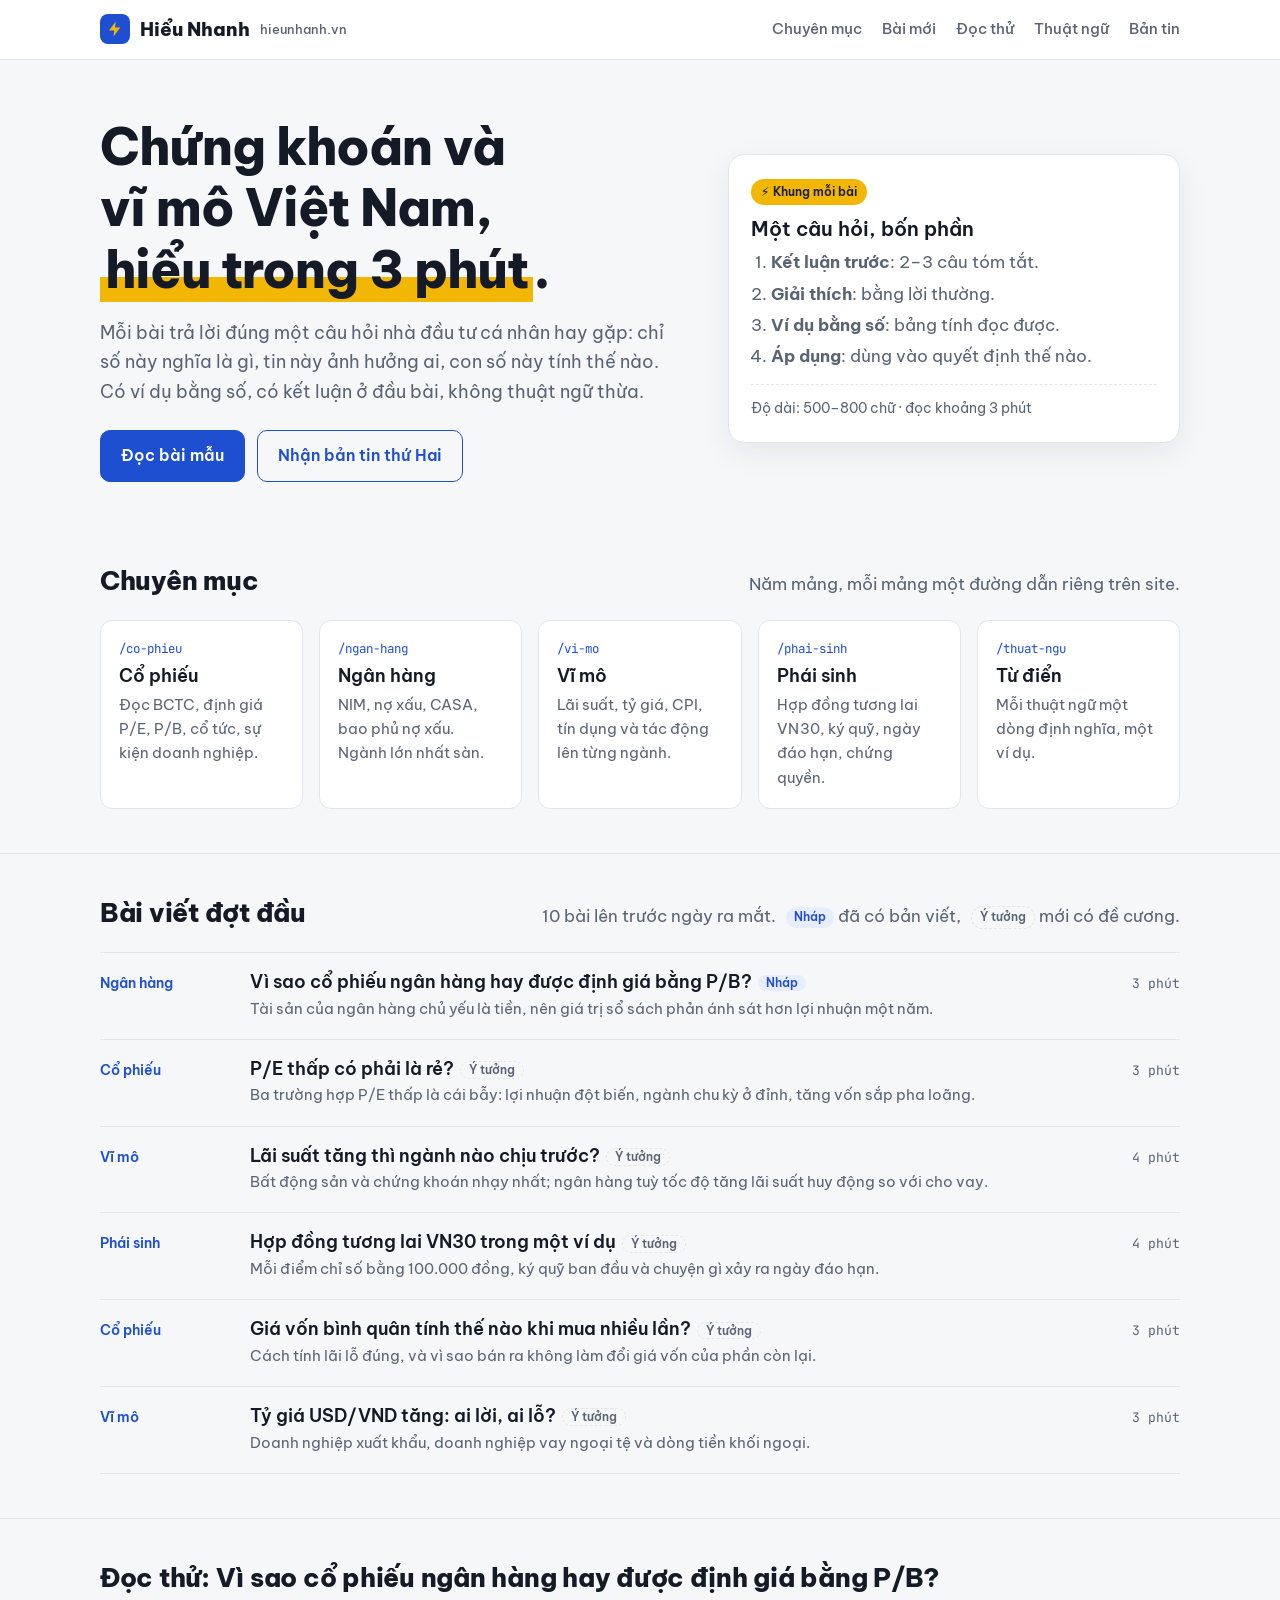
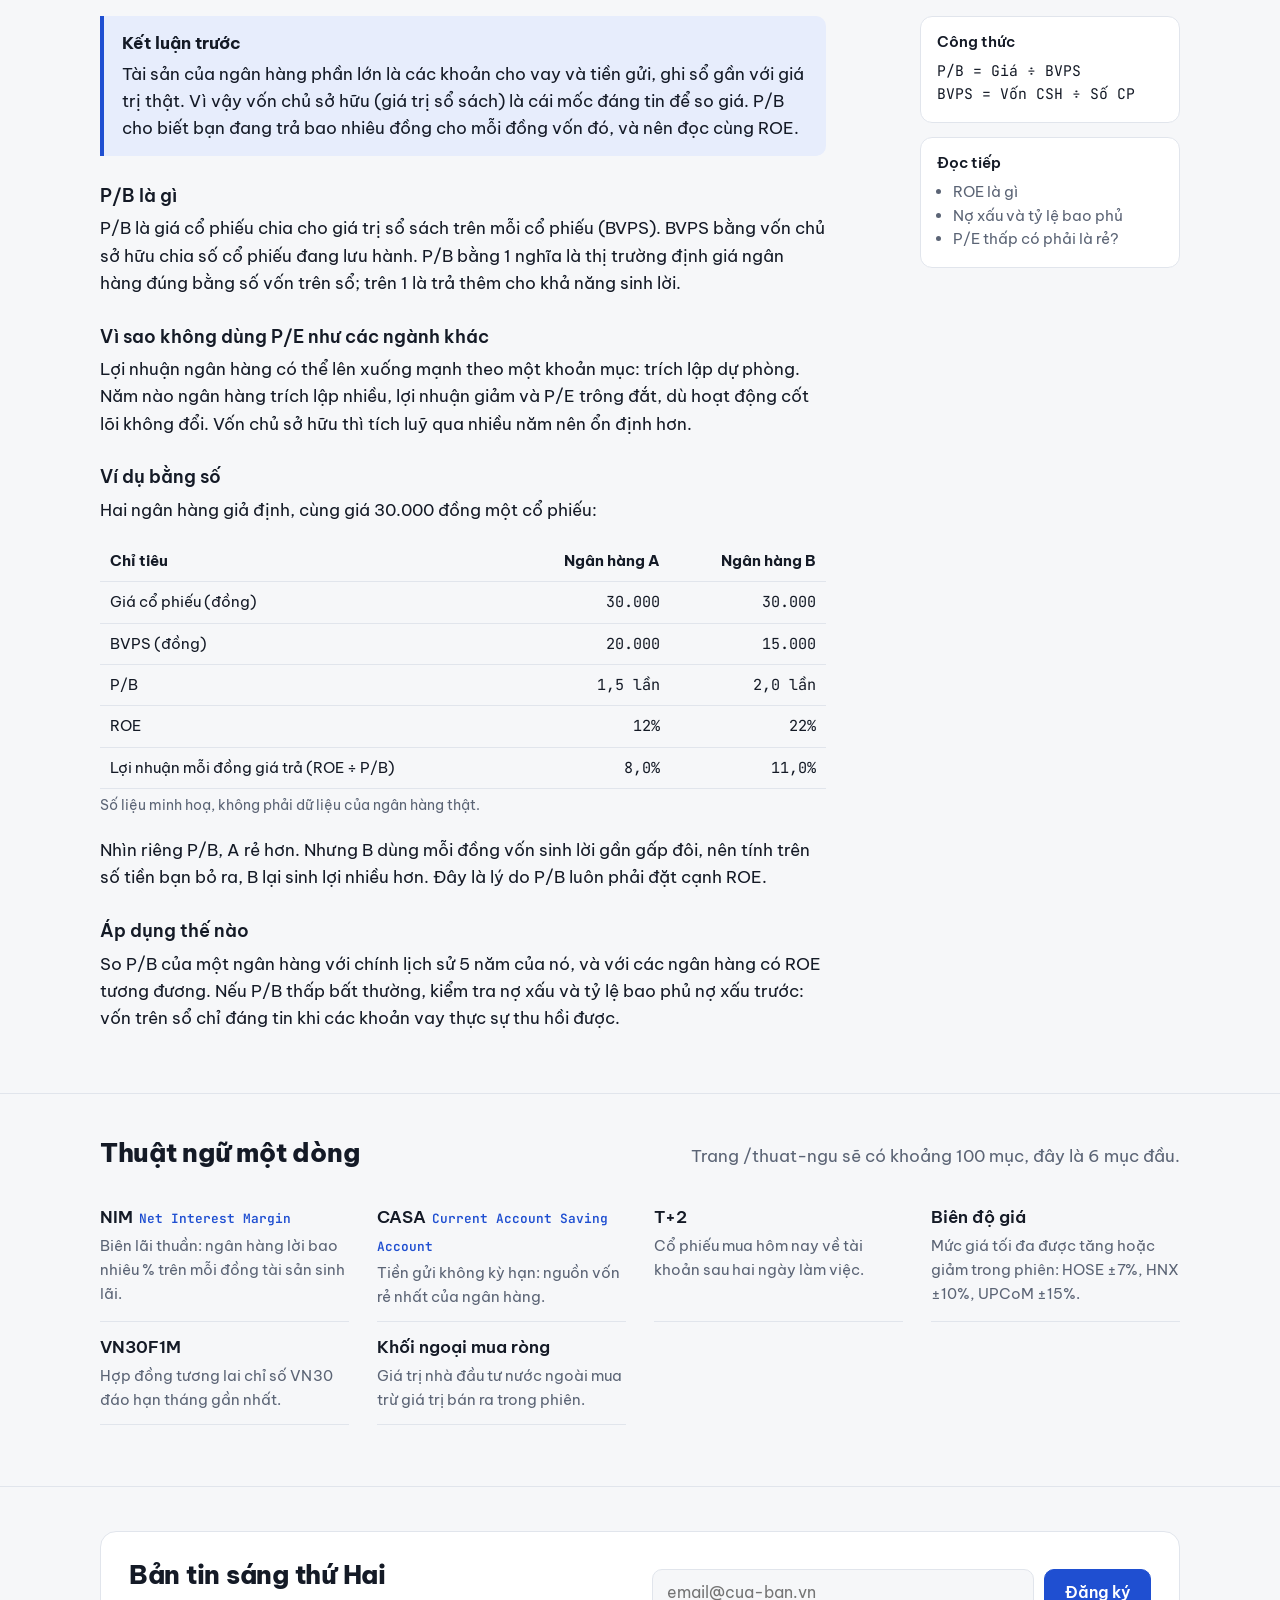
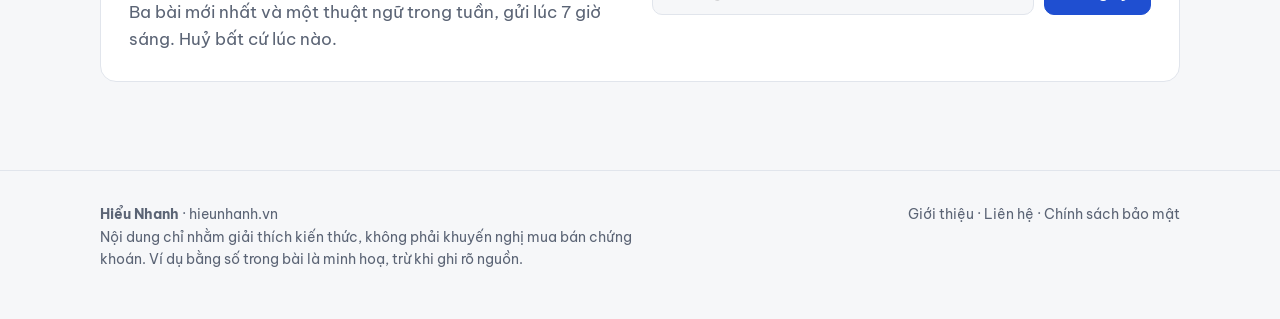
==== index.html @ 39f492a3 "Add files via upload" ====
<!DOCTYPE html>
<html lang="vi">
<head>
<meta charset="utf-8">
<meta name="viewport" content="width=device-width, initial-scale=1">
<title>Hiểu Nhanh</title>
<meta name="description" content="Hiểu Nhanh: chứng khoán, ngân hàng và vĩ mô Việt Nam, giải thích gọn trong 3 phút đọc.">
<link rel="preconnect" href="https://fonts.googleapis.com">
<link rel="preconnect" href="https://fonts.gstatic.com" crossorigin>
<link href="https://fonts.googleapis.com/css2?family=Be+Vietnam+Pro:wght@400;500;600;800&family=JetBrains+Mono:wght@500&display=swap" rel="stylesheet">
<style>
/* Bố cục: thanh tiêu đề gọn, hero trái-chữ phải-“thẻ 3 phút”, lưới chuyên mục, danh sách bài, bài mẫu đọc dài, thuật ngữ, đăng ký. */
:root {
  --bg: #f6f7f9;
  --surface: #ffffff;
  --ink: #141a26;
  --muted: #5b6475;
  --line: #e1e5ec;
  --accent: #1f4fd1;
  --accent-soft: #e7edfc;
  --flash: #f2b705;
  --up: #12805c;
  --down: #c2362f;
  --font-display: "Be Vietnam Pro", "Segoe UI", system-ui, sans-serif;
  --font-body: "Be Vietnam Pro", "Segoe UI", system-ui, sans-serif;
  --font-mono: "JetBrains Mono", ui-monospace, Consolas, monospace;
  color-scheme: light;
}
@media (prefers-color-scheme: dark) {
  :root:not([data-theme="light"]) {
    --bg: #0e1220; --surface: #161b2c; --ink: #e8ecf4; --muted: #9aa3b5;
    --line: #262d42; --accent: #7d9cff; --accent-soft: #1c2647; --flash: #f5c63a;
    --up: #3ccf95; --down: #ff7a70; color-scheme: dark;
  }
}
:root[data-theme="dark"] {
  --bg: #0e1220; --surface: #161b2c; --ink: #e8ecf4; --muted: #9aa3b5;
  --line: #262d42; --accent: #7d9cff; --accent-soft: #1c2647; --flash: #f5c63a;
  --up: #3ccf95; --down: #ff7a70; color-scheme: dark;
}
* { box-sizing: border-box; }
html, body { margin: 0; }
body { background: var(--bg); color: var(--ink); font-family: var(--font-body); font-size: 17px; line-height: 1.6; }
a { color: var(--accent); }
a:focus-visible, button:focus-visible, input:focus-visible { outline: 3px solid var(--flash); outline-offset: 2px; }
.wrap { max-width: 1120px; margin: 0 auto; padding: 0 20px; }
h1, h2, h3 { font-family: var(--font-display); line-height: 1.2; text-wrap: balance; margin: 0; }
h1 { font-size: clamp(2rem, 5vw, 3.2rem); font-weight: 800; letter-spacing: -0.02em; }
h2 { font-size: 1.6rem; font-weight: 800; letter-spacing: -0.01em; }
h3 { font-size: 1.12rem; font-weight: 600; }
.mono { font-family: var(--font-mono); font-variant-numeric: tabular-nums; }

/* Thanh tiêu đề */
header.top { border-bottom: 1px solid var(--line); background: var(--surface); }
header.top .wrap { display: flex; align-items: center; justify-content: space-between; gap: 16px; padding-top: 14px; padding-bottom: 14px; flex-wrap: wrap; }
.logo { display: flex; align-items: center; gap: 10px; font-weight: 800; font-size: 1.2rem; color: var(--ink); text-decoration: none; }
.logo-mark { width: 30px; height: 30px; border-radius: 8px; background: var(--accent); display: grid; place-items: center; }
.logo small { font-weight: 500; color: var(--muted); font-size: .8rem; }
nav.menu { display: flex; gap: 20px; flex-wrap: wrap; }
nav.menu a { color: var(--muted); text-decoration: none; font-weight: 500; font-size: .95rem; }
nav.menu a:hover { color: var(--ink); }

/* Hero */
.hero { padding: 56px 0 40px; }
.hero .wrap { display: grid; grid-template-columns: 1.3fr 1fr; gap: 40px; align-items: center; }
.hero p.lead { color: var(--muted); font-size: 1.15rem; max-width: 34em; margin: 18px 0 24px; }
.hero h1 em { font-style: normal; background: linear-gradient(transparent 62%, var(--flash) 62%); padding: 0 .1em; color: var(--ink); }
.cta { display: flex; gap: 12px; flex-wrap: wrap; }
.btn { display: inline-block; padding: 12px 20px; border-radius: 10px; font-weight: 600; text-decoration: none; border: 1px solid var(--accent); font-family: inherit; font-size: 1rem; cursor: pointer; }
.btn.primary { background: var(--accent); color: #fff; }
.btn.ghost { background: transparent; color: var(--accent); }
.quick-card { background: var(--surface); border: 1px solid var(--line); border-radius: 16px; padding: 22px; box-shadow: 0 10px 30px rgba(20,26,38,.07); }
.quick-card .tag { display: inline-flex; align-items: center; gap: 6px; font-size: .78rem; font-weight: 600; color: var(--ink); background: var(--flash); padding: 3px 10px; border-radius: 99px; }
.quick-card h3 { margin: 12px 0 8px; font-size: 1.25rem; }
.quick-card ol { margin: 0; padding-left: 1.2em; color: var(--muted); }
.quick-card ol li { margin: 4px 0; }
.quick-card .foot { margin-top: 14px; padding-top: 12px; border-top: 1px dashed var(--line); font-size: .9rem; color: var(--muted); }

/* Khối chung */
section.block { padding: 44px 0; }
section.block + section.block { border-top: 1px solid var(--line); }
.head-row { display: flex; justify-content: space-between; align-items: baseline; gap: 16px; flex-wrap: wrap; margin-bottom: 22px; }
.head-row p { margin: 0; color: var(--muted); }

/* Chuyên mục */
.cats { display: grid; grid-template-columns: repeat(auto-fit, minmax(200px, 1fr)); gap: 16px; }
.cat { background: var(--surface); border: 1px solid var(--line); border-radius: 12px; padding: 18px; display: flex; flex-direction: column; gap: 6px; }
.cat .code { font-family: var(--font-mono); font-size: .78rem; color: var(--accent); }
.cat p { margin: 0; color: var(--muted); font-size: .95rem; }

/* Danh sách bài */
.posts { display: grid; gap: 0; border-top: 1px solid var(--line); }
.post { display: grid; grid-template-columns: 130px 1fr 90px; gap: 20px; padding: 18px 0; border-bottom: 1px solid var(--line); align-items: baseline; }
.post .cat-name { font-size: .85rem; font-weight: 600; color: var(--accent); }
.post h3 a { color: var(--ink); text-decoration: none; }
.post h3 a:hover { text-decoration: underline; }
.post p { margin: 4px 0 0; color: var(--muted); font-size: .95rem; }
.post .time { font-family: var(--font-mono); font-size: .82rem; color: var(--muted); text-align: right; }
.status { display: inline-block; font-size: .72rem; font-weight: 600; padding: 1px 8px; border-radius: 99px; margin-left: 6px; vertical-align: middle; }
.status.draft { background: var(--accent-soft); color: var(--accent); }
.status.idea { border: 1px dashed var(--line); color: var(--muted); }

/* Bài mẫu */
.article { display: grid; grid-template-columns: 1fr 260px; gap: 40px; }
.article .body { max-width: 66ch; }
.article .body p { margin: 0 0 1em; }
.article .body h3 { margin: 1.6em 0 .5em; }
.tldr { background: var(--accent-soft); border-left: 4px solid var(--accent); border-radius: 0 10px 10px 0; padding: 14px 18px; margin: 0 0 1.4em; }
.tldr strong { display: block; margin-bottom: 4px; }
.calc { overflow-x: auto; margin: 0 0 1.2em; }
.calc table { border-collapse: collapse; width: 100%; min-width: 420px; font-size: .95rem; }
.calc th, .calc td { padding: 8px 10px; border-bottom: 1px solid var(--line); text-align: left; }
.calc td.num { font-family: var(--font-mono); font-variant-numeric: tabular-nums; text-align: right; }
.calc caption { caption-side: bottom; text-align: left; font-size: .85rem; color: var(--muted); padding-top: 6px; }
.aside { position: sticky; top: 20px; align-self: start; display: flex; flex-direction: column; gap: 14px; }
.aside .box { background: var(--surface); border: 1px solid var(--line); border-radius: 12px; padding: 16px; font-size: .92rem; }
.aside .box h3 { font-size: .95rem; margin-bottom: 8px; }
.aside ul { margin: 0; padding-left: 1.1em; color: var(--muted); }

/* Thuật ngữ */
.terms { display: grid; grid-template-columns: repeat(auto-fit, minmax(240px, 1fr)); gap: 0 28px; }
.term { padding: 12px 0; border-bottom: 1px solid var(--line); }
.term dt { font-weight: 600; }
.term dt span { font-family: var(--font-mono); font-size: .8rem; color: var(--accent); margin-left: 6px; }
.term dd { margin: 2px 0 0; color: var(--muted); font-size: .95rem; }

/* Đăng ký */
.signup { background: var(--surface); border: 1px solid var(--line); border-radius: 16px; padding: 28px; display: grid; grid-template-columns: 1fr 1fr; gap: 24px; align-items: center; }
.signup p { margin: 8px 0 0; color: var(--muted); }
.signup form { display: flex; gap: 10px; flex-wrap: wrap; }
.signup input { flex: 1 1 220px; padding: 12px 14px; border-radius: 10px; border: 1px solid var(--line); background: var(--bg); color: var(--ink); font-family: inherit; font-size: 1rem; }
#signup-msg { flex-basis: 100%; margin: 0; font-size: .9rem; color: var(--up); min-height: 1.4em; }

footer { padding: 32px 0 48px; color: var(--muted); font-size: .88rem; border-top: 1px solid var(--line); margin-top: 44px; }
footer .wrap { display: flex; justify-content: space-between; gap: 24px; flex-wrap: wrap; }
footer p { margin: 0; max-width: 60ch; }

@media (max-width: 820px) {
  .hero .wrap, .article, .signup { grid-template-columns: 1fr; }
  .aside { position: static; }
  .post { grid-template-columns: 1fr; gap: 4px; }
  .post .time { text-align: left; }
}
@media (prefers-reduced-motion: reduce) { * { transition: none !important; scroll-behavior: auto !important; } }
html { scroll-behavior: smooth; }
</style>
</head>
<body>

<header class="top">
  <div class="wrap">
    <a class="logo" href="#top" aria-label="Hiểu Nhanh, trang chủ">
      <span class="logo-mark" aria-hidden="true">
        <svg width="18" height="18" viewBox="0 0 24 24" fill="none"><path d="M13 2 4 14h7l-1 8 9-12h-7l1-8Z" fill="#f2b705"/></svg>
      </span>
      Hiểu Nhanh <small>hieunhanh.vn</small>
    </a>
    <nav class="menu" aria-label="Điều hướng chính">
      <a href="#chuyen-muc">Chuyên mục</a>
      <a href="#bai-moi">Bài mới</a>
      <a href="#bai-mau">Đọc thử</a>
      <a href="#thuat-ngu">Thuật ngữ</a>
      <a href="#dang-ky">Bản tin</a>
    </nav>
  </div>
</header>

<main id="top">
  <section class="hero">
    <div class="wrap">
      <div>
        <h1>Chứng khoán và vĩ mô Việt Nam, <em>hiểu trong 3 phút</em>.</h1>
        <p class="lead">Mỗi bài trả lời đúng một câu hỏi nhà đầu tư cá nhân hay gặp: chỉ số này nghĩa là gì, tin này ảnh hưởng ai, con số này tính thế nào. Có ví dụ bằng số, có kết luận ở đầu bài, không thuật ngữ thừa.</p>
        <div class="cta">
          <a class="btn primary" href="#bai-mau">Đọc bài mẫu</a>
          <a class="btn ghost" href="#dang-ky">Nhận bản tin thứ Hai</a>
        </div>
      </div>
      <aside class="quick-card" aria-label="Cách một bài Hiểu Nhanh được viết">
        <span class="tag">⚡ Khung mỗi bài</span>
        <h3>Một câu hỏi, bốn phần</h3>
        <ol>
          <li><strong>Kết luận trước</strong>: 2–3 câu tóm tắt.</li>
          <li><strong>Giải thích</strong>: bằng lời thường.</li>
          <li><strong>Ví dụ bằng số</strong>: bảng tính đọc được.</li>
          <li><strong>Áp dụng</strong>: dùng vào quyết định thế nào.</li>
        </ol>
        <div class="foot">Độ dài: 500–800 chữ · đọc khoảng 3 phút</div>
      </aside>
    </div>
  </section>

  <section class="block" id="chuyen-muc">
    <div class="wrap">
      <div class="head-row">
        <h2>Chuyên mục</h2>
        <p>Năm mảng, mỗi mảng một đường dẫn riêng trên site.</p>
      </div>
      <div class="cats">
        <div class="cat"><span class="code">/co-phieu</span><h3>Cổ phiếu</h3><p>Đọc BCTC, định giá P/E, P/B, cổ tức, sự kiện doanh nghiệp.</p></div>
        <div class="cat"><span class="code">/ngan-hang</span><h3>Ngân hàng</h3><p>NIM, nợ xấu, CASA, bao phủ nợ xấu. Ngành lớn nhất sàn.</p></div>
        <div class="cat"><span class="code">/vi-mo</span><h3>Vĩ mô</h3><p>Lãi suất, tỷ giá, CPI, tín dụng và tác động lên từng ngành.</p></div>
        <div class="cat"><span class="code">/phai-sinh</span><h3>Phái sinh</h3><p>Hợp đồng tương lai VN30, ký quỹ, ngày đáo hạn, chứng quyền.</p></div>
        <div class="cat"><span class="code">/thuat-ngu</span><h3>Từ điển</h3><p>Mỗi thuật ngữ một dòng định nghĩa, một ví dụ.</p></div>
      </div>
    </div>
  </section>

  <section class="block" id="bai-moi">
    <div class="wrap">
      <div class="head-row">
        <h2>Bài viết đợt đầu</h2>
        <p>10 bài lên trước ngày ra mắt. <span class="status draft">Nháp</span> đã có bản viết, <span class="status idea">Ý tưởng</span> mới có đề cương.</p>
      </div>
      <div class="posts">
        <article class="post"><span class="cat-name">Ngân hàng</span><div><h3><a href="#bai-mau">Vì sao cổ phiếu ngân hàng hay được định giá bằng P/B?</a><span class="status draft">Nháp</span></h3><p>Tài sản của ngân hàng chủ yếu là tiền, nên giá trị sổ sách phản ánh sát hơn lợi nhuận một năm.</p></div><span class="time">3 phút</span></article>
        <article class="post"><span class="cat-name">Cổ phiếu</span><div><h3><a href="#bai-moi">P/E thấp có phải là rẻ?</a><span class="status idea">Ý tưởng</span></h3><p>Ba trường hợp P/E thấp là cái bẫy: lợi nhuận đột biến, ngành chu kỳ ở đỉnh, tăng vốn sắp pha loãng.</p></div><span class="time">3 phút</span></article>
        <article class="post"><span class="cat-name">Vĩ mô</span><div><h3><a href="#bai-moi">Lãi suất tăng thì ngành nào chịu trước?</a><span class="status idea">Ý tưởng</span></h3><p>Bất động sản và chứng khoán nhạy nhất; ngân hàng tuỳ tốc độ tăng lãi suất huy động so với cho vay.</p></div><span class="time">4 phút</span></article>
        <article class="post"><span class="cat-name">Phái sinh</span><div><h3><a href="#bai-moi">Hợp đồng tương lai VN30 trong một ví dụ</a><span class="status idea">Ý tưởng</span></h3><p>Mỗi điểm chỉ số bằng 100.000 đồng, ký quỹ ban đầu và chuyện gì xảy ra ngày đáo hạn.</p></div><span class="time">4 phút</span></article>
        <article class="post"><span class="cat-name">Cổ phiếu</span><div><h3><a href="#bai-moi">Giá vốn bình quân tính thế nào khi mua nhiều lần?</a><span class="status idea">Ý tưởng</span></h3><p>Cách tính lãi lỗ đúng, và vì sao bán ra không làm đổi giá vốn của phần còn lại.</p></div><span class="time">3 phút</span></article>
        <article class="post"><span class="cat-name">Vĩ mô</span><div><h3><a href="#bai-moi">Tỷ giá USD/VND tăng: ai lời, ai lỗ?</a><span class="status idea">Ý tưởng</span></h3><p>Doanh nghiệp xuất khẩu, doanh nghiệp vay ngoại tệ và dòng tiền khối ngoại.</p></div><span class="time">3 phút</span></article>
      </div>
    </div>
  </section>

  <section class="block" id="bai-mau">
    <div class="wrap">
      <div class="head-row">
        <h2>Đọc thử: Vì sao cổ phiếu ngân hàng hay được định giá bằng P/B?</h2>
      </div>
      <div class="article">
        <div class="body">
          <div class="tldr">
            <strong>Kết luận trước</strong>
            Tài sản của ngân hàng phần lớn là các khoản cho vay và tiền gửi, ghi sổ gần với giá trị thật. Vì vậy vốn chủ sở hữu (giá trị sổ sách) là cái mốc đáng tin để so giá. P/B cho biết bạn đang trả bao nhiêu đồng cho mỗi đồng vốn đó, và nên đọc cùng ROE.
          </div>

          <h3>P/B là gì</h3>
          <p>P/B là giá cổ phiếu chia cho giá trị sổ sách trên mỗi cổ phiếu (BVPS). BVPS bằng vốn chủ sở hữu chia số cổ phiếu đang lưu hành. P/B bằng 1 nghĩa là thị trường định giá ngân hàng đúng bằng số vốn trên sổ; trên 1 là trả thêm cho khả năng sinh lời.</p>

          <h3>Vì sao không dùng P/E như các ngành khác</h3>
          <p>Lợi nhuận ngân hàng có thể lên xuống mạnh theo một khoản mục: trích lập dự phòng. Năm nào ngân hàng trích lập nhiều, lợi nhuận giảm và P/E trông đắt, dù hoạt động cốt lõi không đổi. Vốn chủ sở hữu thì tích luỹ qua nhiều năm nên ổn định hơn.</p>

          <h3>Ví dụ bằng số</h3>
          <p>Hai ngân hàng giả định, cùng giá 30.000 đồng một cổ phiếu:</p>
          <div class="calc">
            <table>
              <caption>Số liệu minh hoạ, không phải dữ liệu của ngân hàng thật.</caption>
              <thead><tr><th>Chỉ tiêu</th><th style="text-align:right">Ngân hàng A</th><th style="text-align:right">Ngân hàng B</th></tr></thead>
              <tbody>
                <tr><td>Giá cổ phiếu (đồng)</td><td class="num">30.000</td><td class="num">30.000</td></tr>
                <tr><td>BVPS (đồng)</td><td class="num">20.000</td><td class="num">15.000</td></tr>
                <tr><td>P/B</td><td class="num">1,5 lần</td><td class="num">2,0 lần</td></tr>
                <tr><td>ROE</td><td class="num">12%</td><td class="num">22%</td></tr>
                <tr><td>Lợi nhuận mỗi đồng giá trả (ROE ÷ P/B)</td><td class="num">8,0%</td><td class="num">11,0%</td></tr>
              </tbody>
            </table>
          </div>
          <p>Nhìn riêng P/B, A rẻ hơn. Nhưng B dùng mỗi đồng vốn sinh lời gần gấp đôi, nên tính trên số tiền bạn bỏ ra, B lại sinh lợi nhiều hơn. Đây là lý do P/B luôn phải đặt cạnh ROE.</p>

          <h3>Áp dụng thế nào</h3>
          <p>So P/B của một ngân hàng với chính lịch sử 5 năm của nó, và với các ngân hàng có ROE tương đương. Nếu P/B thấp bất thường, kiểm tra nợ xấu và tỷ lệ bao phủ nợ xấu trước: vốn trên sổ chỉ đáng tin khi các khoản vay thực sự thu hồi được.</p>
        </div>

        <aside class="aside">
          <div class="box">
            <h3>Công thức</h3>
            <p class="mono" style="margin:0">P/B = Giá ÷ BVPS<br>BVPS = Vốn CSH ÷ Số CP</p>
          </div>
          <div class="box">
            <h3>Đọc tiếp</h3>
            <ul>
              <li>ROE là gì</li>
              <li>Nợ xấu và tỷ lệ bao phủ</li>
              <li>P/E thấp có phải là rẻ?</li>
            </ul>
          </div>
        </aside>
      </div>
    </div>
  </section>

  <section class="block" id="thuat-ngu">
    <div class="wrap">
      <div class="head-row">
        <h2>Thuật ngữ một dòng</h2>
        <p>Trang /thuat-ngu sẽ có khoảng 100 mục, đây là 6 mục đầu.</p>
      </div>
      <dl class="terms">
        <div class="term"><dt>NIM<span>Net Interest Margin</span></dt><dd>Biên lãi thuần: ngân hàng lời bao nhiêu % trên mỗi đồng tài sản sinh lãi.</dd></div>
        <div class="term"><dt>CASA<span>Current Account Saving Account</span></dt><dd>Tiền gửi không kỳ hạn: nguồn vốn rẻ nhất của ngân hàng.</dd></div>
        <div class="term"><dt>T+2</dt><dd>Cổ phiếu mua hôm nay về tài khoản sau hai ngày làm việc.</dd></div>
        <div class="term"><dt>Biên độ giá</dt><dd>Mức giá tối đa được tăng hoặc giảm trong phiên: HOSE ±7%, HNX ±10%, UPCoM ±15%.</dd></div>
        <div class="term"><dt>VN30F1M</dt><dd>Hợp đồng tương lai chỉ số VN30 đáo hạn tháng gần nhất.</dd></div>
        <div class="term"><dt>Khối ngoại mua ròng</dt><dd>Giá trị nhà đầu tư nước ngoài mua trừ giá trị bán ra trong phiên.</dd></div>
      </dl>
    </div>
  </section>

  <section class="block" id="dang-ky">
    <div class="wrap">
      <div class="signup">
        <div>
          <h2>Bản tin sáng thứ Hai</h2>
          <p>Ba bài mới nhất và một thuật ngữ trong tuần, gửi lúc 7 giờ sáng. Huỷ bất cứ lúc nào.</p>
        </div>
        <form id="signup-form" novalidate>
          <label for="email" class="mono" style="position:absolute;left:-9999px">Email</label>
          <input id="email" name="email" type="email" placeholder="email@cua-ban.vn" autocomplete="email" required>
          <button class="btn primary" type="submit">Đăng ký</button>
          <p id="signup-msg" role="status"></p>
        </form>
      </div>
    </div>
  </section>
</main>

<footer>
  <div class="wrap">
    <p><strong>Hiểu Nhanh</strong> · hieunhanh.vn<br>Nội dung chỉ nhằm giải thích kiến thức, không phải khuyến nghị mua bán chứng khoán. Ví dụ bằng số trong bài là minh hoạ, trừ khi ghi rõ nguồn.</p>
    <p>Giới thiệu · Liên hệ · Chính sách bảo mật</p>
  </div>
</footer>

<script>
  // Bản nháp: form chưa nối với dịch vụ gửi thư, chỉ kiểm tra định dạng email.
  document.getElementById("signup-form").addEventListener("submit", function (e) {
    e.preventDefault();
    var input = document.getElementById("email");
    var msg = document.getElementById("signup-msg");
    if (!input.checkValidity()) {
      msg.style.color = "var(--down)";
      msg.textContent = "Email chưa đúng định dạng, vui lòng kiểm tra lại.";
      return;
    }
    msg.style.color = "var(--up)";
    msg.textContent = "Bản nháp: form chưa nối với dịch vụ gửi thư, email chưa được lưu.";
  });
</script>
</body>
</html>
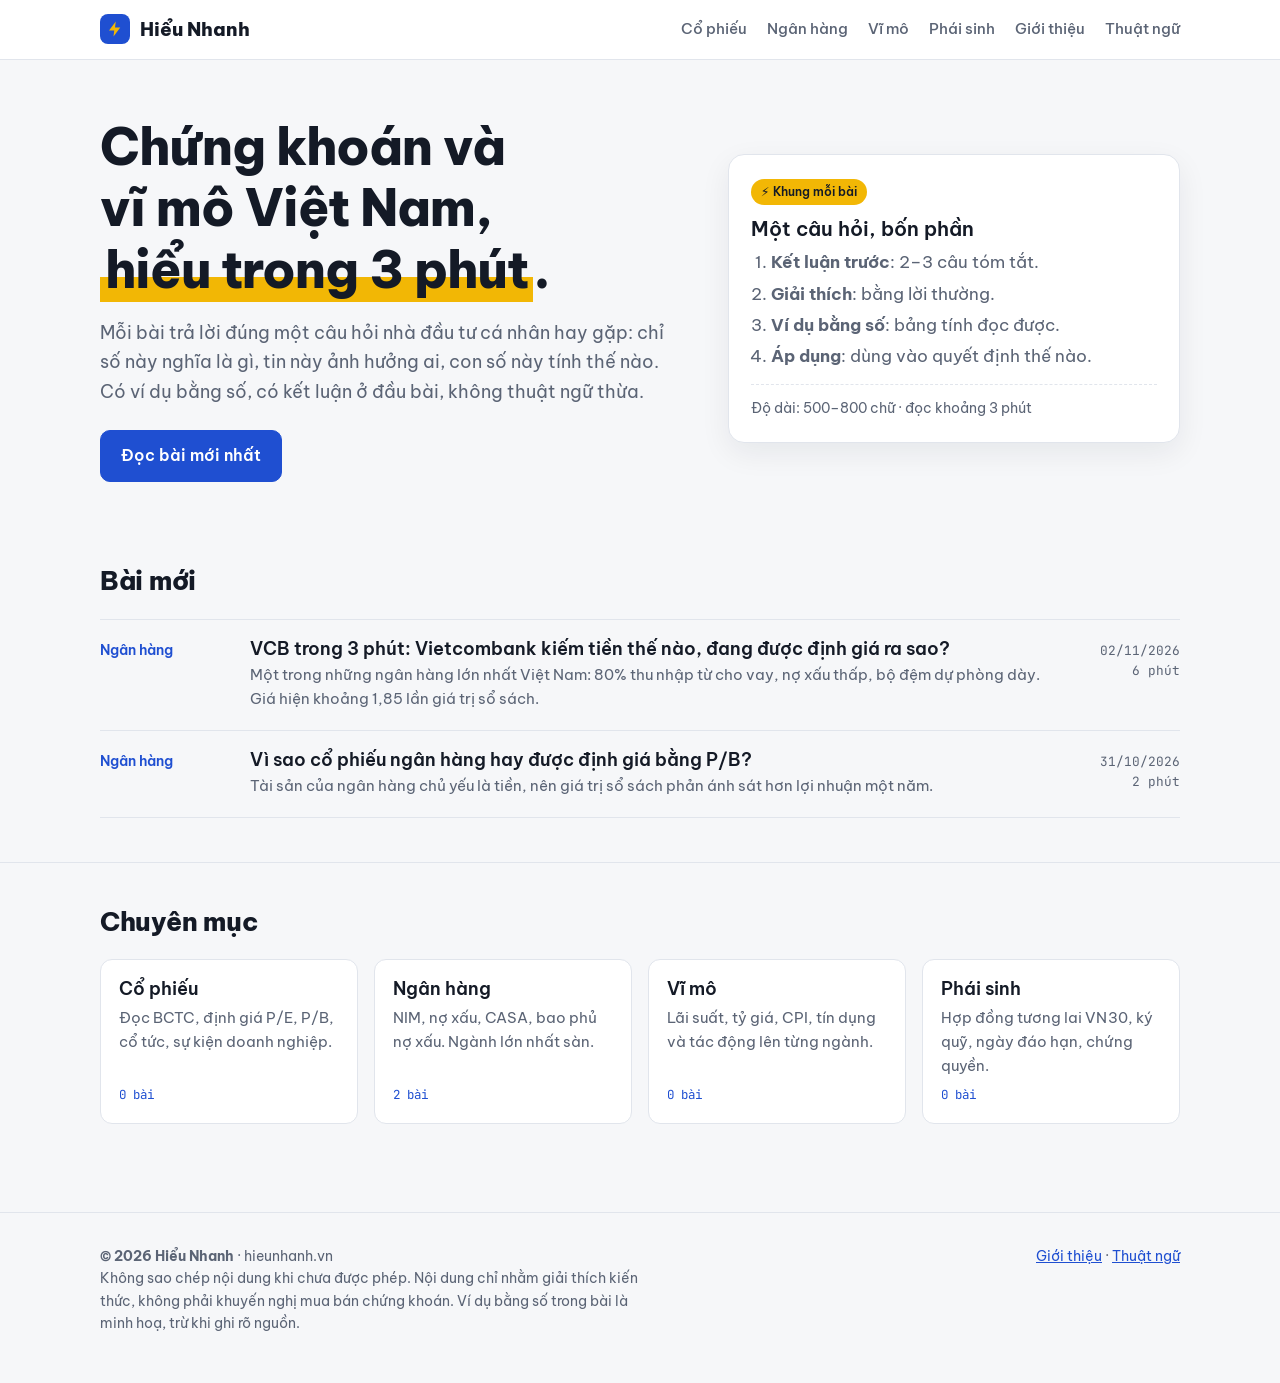
==== commit 2014f520: "Dựng lại site, thêm bài VCB" ====
--- a/index.html
+++ b/index.html
@@ -4,338 +4,135 @@
 <meta charset="utf-8">
 <meta name="viewport" content="width=device-width, initial-scale=1">
 <title>Hiểu Nhanh</title>
-<meta name="description" content="Hiểu Nhanh: chứng khoán, ngân hàng và vĩ mô Việt Nam, giải thích gọn trong 3 phút đọc.">
+<meta name="description" content="Chứng khoán, ngân hàng và vĩ mô Việt Nam, giải thích gọn trong 3 phút đọc.">
+<link rel="canonical" href="https://hieunhanh.vn/">
+<meta property="og:site_name" content="Hiểu Nhanh">
+<meta property="og:title" content="Hiểu Nhanh">
+<meta property="og:description" content="Chứng khoán, ngân hàng và vĩ mô Việt Nam, giải thích gọn trong 3 phút đọc.">
+<meta property="og:url" content="https://hieunhanh.vn/">
+<link rel="icon" href="/favicon.svg" type="image/svg+xml">
 <link rel="preconnect" href="https://fonts.googleapis.com">
 <link rel="preconnect" href="https://fonts.gstatic.com" crossorigin>
 <link href="https://fonts.googleapis.com/css2?family=Be+Vietnam+Pro:wght@400;500;600;800&family=JetBrains+Mono:wght@500&display=swap" rel="stylesheet">
-<style>
-/* Bố cục: thanh tiêu đề gọn, hero trái-chữ phải-“thẻ 3 phút”, lưới chuyên mục, danh sách bài, bài mẫu đọc dài, thuật ngữ, đăng ký. */
-:root {
-  --bg: #f6f7f9;
-  --surface: #ffffff;
-  --ink: #141a26;
-  --muted: #5b6475;
-  --line: #e1e5ec;
-  --accent: #1f4fd1;
-  --accent-soft: #e7edfc;
-  --flash: #f2b705;
-  --up: #12805c;
-  --down: #c2362f;
-  --font-display: "Be Vietnam Pro", "Segoe UI", system-ui, sans-serif;
-  --font-body: "Be Vietnam Pro", "Segoe UI", system-ui, sans-serif;
-  --font-mono: "JetBrains Mono", ui-monospace, Consolas, monospace;
-  color-scheme: light;
-}
-@media (prefers-color-scheme: dark) {
-  :root:not([data-theme="light"]) {
-    --bg: #0e1220; --surface: #161b2c; --ink: #e8ecf4; --muted: #9aa3b5;
-    --line: #262d42; --accent: #7d9cff; --accent-soft: #1c2647; --flash: #f5c63a;
-    --up: #3ccf95; --down: #ff7a70; color-scheme: dark;
-  }
-}
-:root[data-theme="dark"] {
-  --bg: #0e1220; --surface: #161b2c; --ink: #e8ecf4; --muted: #9aa3b5;
-  --line: #262d42; --accent: #7d9cff; --accent-soft: #1c2647; --flash: #f5c63a;
-  --up: #3ccf95; --down: #ff7a70; color-scheme: dark;
-}
-* { box-sizing: border-box; }
-html, body { margin: 0; }
-body { background: var(--bg); color: var(--ink); font-family: var(--font-body); font-size: 17px; line-height: 1.6; }
-a { color: var(--accent); }
-a:focus-visible, button:focus-visible, input:focus-visible { outline: 3px solid var(--flash); outline-offset: 2px; }
-.wrap { max-width: 1120px; margin: 0 auto; padding: 0 20px; }
-h1, h2, h3 { font-family: var(--font-display); line-height: 1.2; text-wrap: balance; margin: 0; }
-h1 { font-size: clamp(2rem, 5vw, 3.2rem); font-weight: 800; letter-spacing: -0.02em; }
-h2 { font-size: 1.6rem; font-weight: 800; letter-spacing: -0.01em; }
-h3 { font-size: 1.12rem; font-weight: 600; }
-.mono { font-family: var(--font-mono); font-variant-numeric: tabular-nums; }
-
-/* Thanh tiêu đề */
-header.top { border-bottom: 1px solid var(--line); background: var(--surface); }
-header.top .wrap { display: flex; align-items: center; justify-content: space-between; gap: 16px; padding-top: 14px; padding-bottom: 14px; flex-wrap: wrap; }
-.logo { display: flex; align-items: center; gap: 10px; font-weight: 800; font-size: 1.2rem; color: var(--ink); text-decoration: none; }
-.logo-mark { width: 30px; height: 30px; border-radius: 8px; background: var(--accent); display: grid; place-items: center; }
-.logo small { font-weight: 500; color: var(--muted); font-size: .8rem; }
-nav.menu { display: flex; gap: 20px; flex-wrap: wrap; }
-nav.menu a { color: var(--muted); text-decoration: none; font-weight: 500; font-size: .95rem; }
-nav.menu a:hover { color: var(--ink); }
-
-/* Hero */
-.hero { padding: 56px 0 40px; }
-.hero .wrap { display: grid; grid-template-columns: 1.3fr 1fr; gap: 40px; align-items: center; }
-.hero p.lead { color: var(--muted); font-size: 1.15rem; max-width: 34em; margin: 18px 0 24px; }
-.hero h1 em { font-style: normal; background: linear-gradient(transparent 62%, var(--flash) 62%); padding: 0 .1em; color: var(--ink); }
-.cta { display: flex; gap: 12px; flex-wrap: wrap; }
-.btn { display: inline-block; padding: 12px 20px; border-radius: 10px; font-weight: 600; text-decoration: none; border: 1px solid var(--accent); font-family: inherit; font-size: 1rem; cursor: pointer; }
-.btn.primary { background: var(--accent); color: #fff; }
-.btn.ghost { background: transparent; color: var(--accent); }
-.quick-card { background: var(--surface); border: 1px solid var(--line); border-radius: 16px; padding: 22px; box-shadow: 0 10px 30px rgba(20,26,38,.07); }
-.quick-card .tag { display: inline-flex; align-items: center; gap: 6px; font-size: .78rem; font-weight: 600; color: var(--ink); background: var(--flash); padding: 3px 10px; border-radius: 99px; }
-.quick-card h3 { margin: 12px 0 8px; font-size: 1.25rem; }
-.quick-card ol { margin: 0; padding-left: 1.2em; color: var(--muted); }
-.quick-card ol li { margin: 4px 0; }
-.quick-card .foot { margin-top: 14px; padding-top: 12px; border-top: 1px dashed var(--line); font-size: .9rem; color: var(--muted); }
-
-/* Khối chung */
-section.block { padding: 44px 0; }
-section.block + section.block { border-top: 1px solid var(--line); }
-.head-row { display: flex; justify-content: space-between; align-items: baseline; gap: 16px; flex-wrap: wrap; margin-bottom: 22px; }
-.head-row p { margin: 0; color: var(--muted); }
-
-/* Chuyên mục */
-.cats { display: grid; grid-template-columns: repeat(auto-fit, minmax(200px, 1fr)); gap: 16px; }
-.cat { background: var(--surface); border: 1px solid var(--line); border-radius: 12px; padding: 18px; display: flex; flex-direction: column; gap: 6px; }
-.cat .code { font-family: var(--font-mono); font-size: .78rem; color: var(--accent); }
-.cat p { margin: 0; color: var(--muted); font-size: .95rem; }
-
-/* Danh sách bài */
-.posts { display: grid; gap: 0; border-top: 1px solid var(--line); }
-.post { display: grid; grid-template-columns: 130px 1fr 90px; gap: 20px; padding: 18px 0; border-bottom: 1px solid var(--line); align-items: baseline; }
-.post .cat-name { font-size: .85rem; font-weight: 600; color: var(--accent); }
-.post h3 a { color: var(--ink); text-decoration: none; }
-.post h3 a:hover { text-decoration: underline; }
-.post p { margin: 4px 0 0; color: var(--muted); font-size: .95rem; }
-.post .time { font-family: var(--font-mono); font-size: .82rem; color: var(--muted); text-align: right; }
-.status { display: inline-block; font-size: .72rem; font-weight: 600; padding: 1px 8px; border-radius: 99px; margin-left: 6px; vertical-align: middle; }
-.status.draft { background: var(--accent-soft); color: var(--accent); }
-.status.idea { border: 1px dashed var(--line); color: var(--muted); }
-
-/* Bài mẫu */
-.article { display: grid; grid-template-columns: 1fr 260px; gap: 40px; }
-.article .body { max-width: 66ch; }
-.article .body p { margin: 0 0 1em; }
-.article .body h3 { margin: 1.6em 0 .5em; }
-.tldr { background: var(--accent-soft); border-left: 4px solid var(--accent); border-radius: 0 10px 10px 0; padding: 14px 18px; margin: 0 0 1.4em; }
-.tldr strong { display: block; margin-bottom: 4px; }
-.calc { overflow-x: auto; margin: 0 0 1.2em; }
-.calc table { border-collapse: collapse; width: 100%; min-width: 420px; font-size: .95rem; }
-.calc th, .calc td { padding: 8px 10px; border-bottom: 1px solid var(--line); text-align: left; }
-.calc td.num { font-family: var(--font-mono); font-variant-numeric: tabular-nums; text-align: right; }
-.calc caption { caption-side: bottom; text-align: left; font-size: .85rem; color: var(--muted); padding-top: 6px; }
-.aside { position: sticky; top: 20px; align-self: start; display: flex; flex-direction: column; gap: 14px; }
-.aside .box { background: var(--surface); border: 1px solid var(--line); border-radius: 12px; padding: 16px; font-size: .92rem; }
-.aside .box h3 { font-size: .95rem; margin-bottom: 8px; }
-.aside ul { margin: 0; padding-left: 1.1em; color: var(--muted); }
-
-/* Thuật ngữ */
-.terms { display: grid; grid-template-columns: repeat(auto-fit, minmax(240px, 1fr)); gap: 0 28px; }
-.term { padding: 12px 0; border-bottom: 1px solid var(--line); }
-.term dt { font-weight: 600; }
-.term dt span { font-family: var(--font-mono); font-size: .8rem; color: var(--accent); margin-left: 6px; }
-.term dd { margin: 2px 0 0; color: var(--muted); font-size: .95rem; }
-
-/* Đăng ký */
-.signup { background: var(--surface); border: 1px solid var(--line); border-radius: 16px; padding: 28px; display: grid; grid-template-columns: 1fr 1fr; gap: 24px; align-items: center; }
-.signup p { margin: 8px 0 0; color: var(--muted); }
-.signup form { display: flex; gap: 10px; flex-wrap: wrap; }
-.signup input { flex: 1 1 220px; padding: 12px 14px; border-radius: 10px; border: 1px solid var(--line); background: var(--bg); color: var(--ink); font-family: inherit; font-size: 1rem; }
-#signup-msg { flex-basis: 100%; margin: 0; font-size: .9rem; color: var(--up); min-height: 1.4em; }
-
-footer { padding: 32px 0 48px; color: var(--muted); font-size: .88rem; border-top: 1px solid var(--line); margin-top: 44px; }
-footer .wrap { display: flex; justify-content: space-between; gap: 24px; flex-wrap: wrap; }
-footer p { margin: 0; max-width: 60ch; }
-
-@media (max-width: 820px) {
-  .hero .wrap, .article, .signup { grid-template-columns: 1fr; }
-  .aside { position: static; }
-  .post { grid-template-columns: 1fr; gap: 4px; }
-  .post .time { text-align: left; }
-}
-@media (prefers-reduced-motion: reduce) { * { transition: none !important; scroll-behavior: auto !important; } }
-html { scroll-behavior: smooth; }
-</style>
+<link rel="stylesheet" href="/style.css">
 </head>
 <body>
 
 <header class="top">
   <div class="wrap">
-    <a class="logo" href="#top" aria-label="Hiểu Nhanh, trang chủ">
+    <a class="logo" href="/" aria-label="Hiểu Nhanh, trang chủ">
       <span class="logo-mark" aria-hidden="true">
         <svg width="18" height="18" viewBox="0 0 24 24" fill="none"><path d="M13 2 4 14h7l-1 8 9-12h-7l1-8Z" fill="#f2b705"/></svg>
       </span>
-      Hiểu Nhanh <small>hieunhanh.vn</small>
+      Hiểu Nhanh
     </a>
     <nav class="menu" aria-label="Điều hướng chính">
-      <a href="#chuyen-muc">Chuyên mục</a>
-      <a href="#bai-moi">Bài mới</a>
-      <a href="#bai-mau">Đọc thử</a>
-      <a href="#thuat-ngu">Thuật ngữ</a>
-      <a href="#dang-ky">Bản tin</a>
+      
+      <a href="/co-phieu/">Cổ phiếu</a>
+      
+      <a href="/ngan-hang/">Ngân hàng</a>
+      
+      <a href="/vi-mo/">Vĩ mô</a>
+      
+      <a href="/phai-sinh/">Phái sinh</a>
+      
+      
+      <a href="/gioi-thieu/">Giới thiệu</a>
+      
+      <a href="/thuat-ngu/">Thuật ngữ</a>
+      
     </nav>
   </div>
 </header>
 
-<main id="top">
-  <section class="hero">
-    <div class="wrap">
-      <div>
-        <h1>Chứng khoán và vĩ mô Việt Nam, <em>hiểu trong 3 phút</em>.</h1>
-        <p class="lead">Mỗi bài trả lời đúng một câu hỏi nhà đầu tư cá nhân hay gặp: chỉ số này nghĩa là gì, tin này ảnh hưởng ai, con số này tính thế nào. Có ví dụ bằng số, có kết luận ở đầu bài, không thuật ngữ thừa.</p>
-        <div class="cta">
-          <a class="btn primary" href="#bai-mau">Đọc bài mẫu</a>
-          <a class="btn ghost" href="#dang-ky">Nhận bản tin thứ Hai</a>
-        </div>
-      </div>
-      <aside class="quick-card" aria-label="Cách một bài Hiểu Nhanh được viết">
-        <span class="tag">⚡ Khung mỗi bài</span>
-        <h3>Một câu hỏi, bốn phần</h3>
-        <ol>
-          <li><strong>Kết luận trước</strong>: 2–3 câu tóm tắt.</li>
-          <li><strong>Giải thích</strong>: bằng lời thường.</li>
-          <li><strong>Ví dụ bằng số</strong>: bảng tính đọc được.</li>
-          <li><strong>Áp dụng</strong>: dùng vào quyết định thế nào.</li>
-        </ol>
-        <div class="foot">Độ dài: 500–800 chữ · đọc khoảng 3 phút</div>
-      </aside>
+<main>
+
+<section class="hero">
+  <div class="wrap">
+    <div>
+      <h1>Chứng khoán và vĩ mô Việt Nam, <em>hiểu trong 3 phút</em>.</h1>
+      <p class="lead">Mỗi bài trả lời đúng một câu hỏi nhà đầu tư cá nhân hay gặp: chỉ số này nghĩa là gì, tin này ảnh hưởng ai, con số này tính thế nào. Có ví dụ bằng số, có kết luận ở đầu bài, không thuật ngữ thừa.</p>
+      <div class="cta"><a class="btn primary" href="/ngan-hang/vcb-vietcombank/">Đọc bài mới nhất</a></div>
     </div>
-  </section>
+    <aside class="quick-card" aria-label="Cách một bài Hiểu Nhanh được viết">
+      <span class="tag">⚡ Khung mỗi bài</span>
+      <h3>Một câu hỏi, bốn phần</h3>
+      <ol>
+        <li><strong>Kết luận trước</strong>: 2–3 câu tóm tắt.</li>
+        <li><strong>Giải thích</strong>: bằng lời thường.</li>
+        <li><strong>Ví dụ bằng số</strong>: bảng tính đọc được.</li>
+        <li><strong>Áp dụng</strong>: dùng vào quyết định thế nào.</li>
+      </ol>
+      <div class="foot">Độ dài: 500–800 chữ · đọc khoảng 3 phút</div>
+    </aside>
+  </div>
+</section>
 
-  <section class="block" id="chuyen-muc">
-    <div class="wrap">
-      <div class="head-row">
-        <h2>Chuyên mục</h2>
-        <p>Năm mảng, mỗi mảng một đường dẫn riêng trên site.</p>
-      </div>
-      <div class="cats">
-        <div class="cat"><span class="code">/co-phieu</span><h3>Cổ phiếu</h3><p>Đọc BCTC, định giá P/E, P/B, cổ tức, sự kiện doanh nghiệp.</p></div>
-        <div class="cat"><span class="code">/ngan-hang</span><h3>Ngân hàng</h3><p>NIM, nợ xấu, CASA, bao phủ nợ xấu. Ngành lớn nhất sàn.</p></div>
-        <div class="cat"><span class="code">/vi-mo</span><h3>Vĩ mô</h3><p>Lãi suất, tỷ giá, CPI, tín dụng và tác động lên từng ngành.</p></div>
-        <div class="cat"><span class="code">/phai-sinh</span><h3>Phái sinh</h3><p>Hợp đồng tương lai VN30, ký quỹ, ngày đáo hạn, chứng quyền.</p></div>
-        <div class="cat"><span class="code">/thuat-ngu</span><h3>Từ điển</h3><p>Mỗi thuật ngữ một dòng định nghĩa, một ví dụ.</p></div>
-      </div>
+<section class="block" id="bai-moi">
+  <div class="wrap">
+    <div class="head-row"><h2>Bài mới</h2></div>
+    
+<div class="posts">
+  
+  <article class="post">
+    <span class="cat-name">Ngân hàng</span>
+    <div>
+      <h3><a href="/ngan-hang/vcb-vietcombank/">VCB trong 3 phút: Vietcombank kiếm tiền thế nào, đang được định giá ra sao?</a></h3>
+      <p>Một trong những ngân hàng lớn nhất Việt Nam: 80% thu nhập từ cho vay, nợ xấu thấp, bộ đệm dự phòng dày. Giá hiện khoảng 1,85 lần giá trị sổ sách.</p>
     </div>
-  </section>
+    <span class="time">02/11/2026<br>6 phút</span>
+  </article>
+  
+  <article class="post">
+    <span class="cat-name">Ngân hàng</span>
+    <div>
+      <h3><a href="/ngan-hang/vi-sao-ngan-hang-dinh-gia-bang-pb/">Vì sao cổ phiếu ngân hàng hay được định giá bằng P/B?</a></h3>
+      <p>Tài sản của ngân hàng chủ yếu là tiền, nên giá trị sổ sách phản ánh sát hơn lợi nhuận một năm.</p>
+    </div>
+    <span class="time">31/10/2026<br>2 phút</span>
+  </article>
+  
+</div>
+  </div>
+</section>
 
-  <section class="block" id="bai-moi">
-    <div class="wrap">
-      <div class="head-row">
-        <h2>Bài viết đợt đầu</h2>
-        <p>10 bài lên trước ngày ra mắt. <span class="status draft">Nháp</span> đã có bản viết, <span class="status idea">Ý tưởng</span> mới có đề cương.</p>
-      </div>
-      <div class="posts">
-        <article class="post"><span class="cat-name">Ngân hàng</span><div><h3><a href="#bai-mau">Vì sao cổ phiếu ngân hàng hay được định giá bằng P/B?</a><span class="status draft">Nháp</span></h3><p>Tài sản của ngân hàng chủ yếu là tiền, nên giá trị sổ sách phản ánh sát hơn lợi nhuận một năm.</p></div><span class="time">3 phút</span></article>
-        <article class="post"><span class="cat-name">Cổ phiếu</span><div><h3><a href="#bai-moi">P/E thấp có phải là rẻ?</a><span class="status idea">Ý tưởng</span></h3><p>Ba trường hợp P/E thấp là cái bẫy: lợi nhuận đột biến, ngành chu kỳ ở đỉnh, tăng vốn sắp pha loãng.</p></div><span class="time">3 phút</span></article>
-        <article class="post"><span class="cat-name">Vĩ mô</span><div><h3><a href="#bai-moi">Lãi suất tăng thì ngành nào chịu trước?</a><span class="status idea">Ý tưởng</span></h3><p>Bất động sản và chứng khoán nhạy nhất; ngân hàng tuỳ tốc độ tăng lãi suất huy động so với cho vay.</p></div><span class="time">4 phút</span></article>
-        <article class="post"><span class="cat-name">Phái sinh</span><div><h3><a href="#bai-moi">Hợp đồng tương lai VN30 trong một ví dụ</a><span class="status idea">Ý tưởng</span></h3><p>Mỗi điểm chỉ số bằng 100.000 đồng, ký quỹ ban đầu và chuyện gì xảy ra ngày đáo hạn.</p></div><span class="time">4 phút</span></article>
-        <article class="post"><span class="cat-name">Cổ phiếu</span><div><h3><a href="#bai-moi">Giá vốn bình quân tính thế nào khi mua nhiều lần?</a><span class="status idea">Ý tưởng</span></h3><p>Cách tính lãi lỗ đúng, và vì sao bán ra không làm đổi giá vốn của phần còn lại.</p></div><span class="time">3 phút</span></article>
-        <article class="post"><span class="cat-name">Vĩ mô</span><div><h3><a href="#bai-moi">Tỷ giá USD/VND tăng: ai lời, ai lỗ?</a><span class="status idea">Ý tưởng</span></h3><p>Doanh nghiệp xuất khẩu, doanh nghiệp vay ngoại tệ và dòng tiền khối ngoại.</p></div><span class="time">3 phút</span></article>
-      </div>
+<section class="block" id="chuyen-muc">
+  <div class="wrap">
+    <div class="head-row"><h2>Chuyên mục</h2></div>
+    <div class="cats">
+      
+      <a class="cat" href="/co-phieu/">
+        <h3>Cổ phiếu</h3><p>Đọc BCTC, định giá P/E, P/B, cổ tức, sự kiện doanh nghiệp.</p>
+        <span class="code">0 bài</span>
+      </a>
+      
+      <a class="cat" href="/ngan-hang/">
+        <h3>Ngân hàng</h3><p>NIM, nợ xấu, CASA, bao phủ nợ xấu. Ngành lớn nhất sàn.</p>
+        <span class="code">2 bài</span>
+      </a>
+      
+      <a class="cat" href="/vi-mo/">
+        <h3>Vĩ mô</h3><p>Lãi suất, tỷ giá, CPI, tín dụng và tác động lên từng ngành.</p>
+        <span class="code">0 bài</span>
+      </a>
+      
+      <a class="cat" href="/phai-sinh/">
+        <h3>Phái sinh</h3><p>Hợp đồng tương lai VN30, ký quỹ, ngày đáo hạn, chứng quyền.</p>
+        <span class="code">0 bài</span>
+      </a>
+      
     </div>
-  </section>
+  </div>
+</section>
 
-  <section class="block" id="bai-mau">
-    <div class="wrap">
-      <div class="head-row">
-        <h2>Đọc thử: Vì sao cổ phiếu ngân hàng hay được định giá bằng P/B?</h2>
-      </div>
-      <div class="article">
-        <div class="body">
-          <div class="tldr">
-            <strong>Kết luận trước</strong>
-            Tài sản của ngân hàng phần lớn là các khoản cho vay và tiền gửi, ghi sổ gần với giá trị thật. Vì vậy vốn chủ sở hữu (giá trị sổ sách) là cái mốc đáng tin để so giá. P/B cho biết bạn đang trả bao nhiêu đồng cho mỗi đồng vốn đó, và nên đọc cùng ROE.
-          </div>
-
-          <h3>P/B là gì</h3>
-          <p>P/B là giá cổ phiếu chia cho giá trị sổ sách trên mỗi cổ phiếu (BVPS). BVPS bằng vốn chủ sở hữu chia số cổ phiếu đang lưu hành. P/B bằng 1 nghĩa là thị trường định giá ngân hàng đúng bằng số vốn trên sổ; trên 1 là trả thêm cho khả năng sinh lời.</p>
-
-          <h3>Vì sao không dùng P/E như các ngành khác</h3>
-          <p>Lợi nhuận ngân hàng có thể lên xuống mạnh theo một khoản mục: trích lập dự phòng. Năm nào ngân hàng trích lập nhiều, lợi nhuận giảm và P/E trông đắt, dù hoạt động cốt lõi không đổi. Vốn chủ sở hữu thì tích luỹ qua nhiều năm nên ổn định hơn.</p>
-
-          <h3>Ví dụ bằng số</h3>
-          <p>Hai ngân hàng giả định, cùng giá 30.000 đồng một cổ phiếu:</p>
-          <div class="calc">
-            <table>
-              <caption>Số liệu minh hoạ, không phải dữ liệu của ngân hàng thật.</caption>
-              <thead><tr><th>Chỉ tiêu</th><th style="text-align:right">Ngân hàng A</th><th style="text-align:right">Ngân hàng B</th></tr></thead>
-              <tbody>
-                <tr><td>Giá cổ phiếu (đồng)</td><td class="num">30.000</td><td class="num">30.000</td></tr>
-                <tr><td>BVPS (đồng)</td><td class="num">20.000</td><td class="num">15.000</td></tr>
-                <tr><td>P/B</td><td class="num">1,5 lần</td><td class="num">2,0 lần</td></tr>
-                <tr><td>ROE</td><td class="num">12%</td><td class="num">22%</td></tr>
-                <tr><td>Lợi nhuận mỗi đồng giá trả (ROE ÷ P/B)</td><td class="num">8,0%</td><td class="num">11,0%</td></tr>
-              </tbody>
-            </table>
-          </div>
-          <p>Nhìn riêng P/B, A rẻ hơn. Nhưng B dùng mỗi đồng vốn sinh lời gần gấp đôi, nên tính trên số tiền bạn bỏ ra, B lại sinh lợi nhiều hơn. Đây là lý do P/B luôn phải đặt cạnh ROE.</p>
-
-          <h3>Áp dụng thế nào</h3>
-          <p>So P/B của một ngân hàng với chính lịch sử 5 năm của nó, và với các ngân hàng có ROE tương đương. Nếu P/B thấp bất thường, kiểm tra nợ xấu và tỷ lệ bao phủ nợ xấu trước: vốn trên sổ chỉ đáng tin khi các khoản vay thực sự thu hồi được.</p>
-        </div>
-
-        <aside class="aside">
-          <div class="box">
-            <h3>Công thức</h3>
-            <p class="mono" style="margin:0">P/B = Giá ÷ BVPS<br>BVPS = Vốn CSH ÷ Số CP</p>
-          </div>
-          <div class="box">
-            <h3>Đọc tiếp</h3>
-            <ul>
-              <li>ROE là gì</li>
-              <li>Nợ xấu và tỷ lệ bao phủ</li>
-              <li>P/E thấp có phải là rẻ?</li>
-            </ul>
-          </div>
-        </aside>
-      </div>
-    </div>
-  </section>
-
-  <section class="block" id="thuat-ngu">
-    <div class="wrap">
-      <div class="head-row">
-        <h2>Thuật ngữ một dòng</h2>
-        <p>Trang /thuat-ngu sẽ có khoảng 100 mục, đây là 6 mục đầu.</p>
-      </div>
-      <dl class="terms">
-        <div class="term"><dt>NIM<span>Net Interest Margin</span></dt><dd>Biên lãi thuần: ngân hàng lời bao nhiêu % trên mỗi đồng tài sản sinh lãi.</dd></div>
-        <div class="term"><dt>CASA<span>Current Account Saving Account</span></dt><dd>Tiền gửi không kỳ hạn: nguồn vốn rẻ nhất của ngân hàng.</dd></div>
-        <div class="term"><dt>T+2</dt><dd>Cổ phiếu mua hôm nay về tài khoản sau hai ngày làm việc.</dd></div>
-        <div class="term"><dt>Biên độ giá</dt><dd>Mức giá tối đa được tăng hoặc giảm trong phiên: HOSE ±7%, HNX ±10%, UPCoM ±15%.</dd></div>
-        <div class="term"><dt>VN30F1M</dt><dd>Hợp đồng tương lai chỉ số VN30 đáo hạn tháng gần nhất.</dd></div>
-        <div class="term"><dt>Khối ngoại mua ròng</dt><dd>Giá trị nhà đầu tư nước ngoài mua trừ giá trị bán ra trong phiên.</dd></div>
-      </dl>
-    </div>
-  </section>
-
-  <section class="block" id="dang-ky">
-    <div class="wrap">
-      <div class="signup">
-        <div>
-          <h2>Bản tin sáng thứ Hai</h2>
-          <p>Ba bài mới nhất và một thuật ngữ trong tuần, gửi lúc 7 giờ sáng. Huỷ bất cứ lúc nào.</p>
-        </div>
-        <form id="signup-form" novalidate>
-          <label for="email" class="mono" style="position:absolute;left:-9999px">Email</label>
-          <input id="email" name="email" type="email" placeholder="email@cua-ban.vn" autocomplete="email" required>
-          <button class="btn primary" type="submit">Đăng ký</button>
-          <p id="signup-msg" role="status"></p>
-        </form>
-      </div>
-    </div>
-  </section>
 </main>
 
 <footer>
   <div class="wrap">
-    <p><strong>Hiểu Nhanh</strong> · hieunhanh.vn<br>Nội dung chỉ nhằm giải thích kiến thức, không phải khuyến nghị mua bán chứng khoán. Ví dụ bằng số trong bài là minh hoạ, trừ khi ghi rõ nguồn.</p>
-    <p>Giới thiệu · Liên hệ · Chính sách bảo mật</p>
+    <p><strong>© 2026 Hiểu Nhanh</strong> · hieunhanh.vn<br>
+      Không sao chép nội dung khi chưa được phép. Nội dung chỉ nhằm giải thích kiến thức, không phải khuyến nghị mua bán chứng khoán. Ví dụ bằng số trong bài là minh hoạ, trừ khi ghi rõ nguồn.</p>
+    <p><a href="/gioi-thieu/">Giới thiệu</a> · <a href="/thuat-ngu/">Thuật ngữ</a></p>
   </div>
 </footer>
-
-<script>
-  // Bản nháp: form chưa nối với dịch vụ gửi thư, chỉ kiểm tra định dạng email.
-  document.getElementById("signup-form").addEventListener("submit", function (e) {
-    e.preventDefault();
-    var input = document.getElementById("email");
-    var msg = document.getElementById("signup-msg");
-    if (!input.checkValidity()) {
-      msg.style.color = "var(--down)";
-      msg.textContent = "Email chưa đúng định dạng, vui lòng kiểm tra lại.";
-      return;
-    }
-    msg.style.color = "var(--up)";
-    msg.textContent = "Bản nháp: form chưa nối với dịch vụ gửi thư, email chưa được lưu.";
-  });
-</script>
 </body>
-</html>
+</html>
--- a/style.css
+++ b/style.css
@@ -0,0 +1,135 @@
+/* Hiểu Nhanh. Bố cục: thanh tiêu đề gọn, hero trái chữ phải "thẻ 3 phút", danh sách bài dạng hàng, bài đọc ~66 ký tự/dòng kèm cột phụ. */
+:root {
+  --bg: #f6f7f9;
+  --surface: #ffffff;
+  --ink: #141a26;
+  --muted: #5b6475;
+  --line: #e1e5ec;
+  --accent: #1f4fd1;
+  --accent-soft: #e7edfc;
+  --flash: #f2b705;
+  --font-display: "Be Vietnam Pro", "Segoe UI", system-ui, sans-serif;
+  --font-body: "Be Vietnam Pro", "Segoe UI", system-ui, sans-serif;
+  --font-mono: "JetBrains Mono", ui-monospace, Consolas, monospace;
+  color-scheme: light;
+}
+@media (prefers-color-scheme: dark) {
+  :root {
+    --bg: #0e1220; --surface: #161b2c; --ink: #e8ecf4; --muted: #9aa3b5;
+    --line: #262d42; --accent: #7d9cff; --accent-soft: #1c2647; --flash: #f5c63a;
+    color-scheme: dark;
+  }
+}
+* { box-sizing: border-box; }
+html, body { margin: 0; }
+html { scroll-behavior: smooth; }
+body { background: var(--bg); color: var(--ink); font-family: var(--font-body); font-size: 17px; line-height: 1.6; }
+a { color: var(--accent); }
+a:focus-visible, button:focus-visible { outline: 3px solid var(--flash); outline-offset: 2px; }
+img { max-width: 100%; height: auto; }
+.wrap { max-width: 1120px; margin: 0 auto; padding: 0 20px; }
+h1, h2, h3 { font-family: var(--font-display); line-height: 1.2; text-wrap: balance; margin: 0; }
+h1 { font-size: clamp(2rem, 5vw, 3.2rem); font-weight: 800; letter-spacing: -0.02em; }
+h2 { font-size: 1.6rem; font-weight: 800; letter-spacing: -0.01em; }
+h3 { font-size: 1.12rem; font-weight: 600; }
+.mono { font-family: var(--font-mono); font-variant-numeric: tabular-nums; }
+.xem-thu { background: var(--flash); color: #141a26; text-align: center; font-size: .9rem; font-weight: 600; padding: 6px 12px; }
+
+/* Thanh tiêu đề */
+header.top { border-bottom: 1px solid var(--line); background: var(--surface); }
+header.top .wrap { display: flex; align-items: center; justify-content: space-between; gap: 16px; padding-top: 14px; padding-bottom: 14px; flex-wrap: wrap; }
+.logo { display: flex; align-items: center; gap: 10px; font-weight: 800; font-size: 1.2rem; color: var(--ink); text-decoration: none; }
+.logo-mark { width: 30px; height: 30px; border-radius: 8px; background: var(--accent); display: grid; place-items: center; }
+nav.menu { display: flex; gap: 20px; flex-wrap: wrap; }
+nav.menu a { color: var(--muted); text-decoration: none; font-weight: 500; font-size: .95rem; }
+nav.menu a:hover, nav.menu a[aria-current="page"] { color: var(--ink); }
+nav.menu a[aria-current="page"] { box-shadow: inset 0 -2px 0 var(--flash); }
+
+/* Hero */
+.hero { padding: 56px 0 40px; }
+.hero .wrap { display: grid; grid-template-columns: 1.3fr 1fr; gap: 40px; align-items: center; }
+.hero p.lead { color: var(--muted); font-size: 1.15rem; max-width: 34em; margin: 18px 0 24px; }
+.hero h1 em { font-style: normal; background: linear-gradient(transparent 62%, var(--flash) 62%); padding: 0 .1em; color: var(--ink); }
+.cta { display: flex; gap: 12px; flex-wrap: wrap; }
+.btn { display: inline-block; padding: 12px 20px; border-radius: 10px; font-weight: 600; text-decoration: none; border: 1px solid var(--accent); font-size: 1rem; }
+.btn.primary { background: var(--accent); color: #fff; }
+.quick-card { background: var(--surface); border: 1px solid var(--line); border-radius: 16px; padding: 22px; box-shadow: 0 10px 30px rgba(20,26,38,.07); }
+.quick-card .tag { display: inline-flex; align-items: center; gap: 6px; font-size: .78rem; font-weight: 600; color: #141a26; background: var(--flash); padding: 3px 10px; border-radius: 99px; }
+.quick-card h3 { margin: 12px 0 8px; font-size: 1.25rem; }
+.quick-card ol { margin: 0; padding-left: 1.2em; color: var(--muted); }
+.quick-card ol li { margin: 4px 0; }
+.quick-card .foot { margin-top: 14px; padding-top: 12px; border-top: 1px dashed var(--line); font-size: .9rem; color: var(--muted); }
+
+/* Khối chung */
+.block { padding: 44px 0; }
+.block + .block { border-top: 1px solid var(--line); }
+.head-row { display: flex; justify-content: space-between; align-items: baseline; gap: 16px; flex-wrap: wrap; margin-bottom: 22px; }
+.head-row p { margin: 0; color: var(--muted); }
+.h-trang { font-size: 2rem; }
+.h-bai { font-size: clamp(1.7rem, 4vw, 2.4rem); max-width: 30ch; }
+.duong-dan { margin: 0 0 8px; font-size: .9rem; font-weight: 600; }
+.duong-dan a { text-decoration: none; }
+.meta { color: var(--muted); font-size: .85rem; margin: 10px 0 28px; }
+.trong { color: var(--muted); }
+
+/* Chuyên mục */
+.cats { display: grid; grid-template-columns: repeat(auto-fit, minmax(220px, 1fr)); gap: 16px; }
+.cat { background: var(--surface); border: 1px solid var(--line); border-radius: 12px; padding: 18px; display: flex; flex-direction: column; gap: 6px; text-decoration: none; color: var(--ink); }
+.cat:hover { border-color: var(--accent); }
+.cat .code { font-family: var(--font-mono); font-size: .78rem; color: var(--accent); margin-top: auto; }
+.cat p { margin: 0; color: var(--muted); font-size: .95rem; }
+
+/* Danh sách bài */
+.posts { display: grid; border-top: 1px solid var(--line); }
+.post { display: grid; grid-template-columns: 130px 1fr 100px; gap: 20px; padding: 18px 0; border-bottom: 1px solid var(--line); align-items: baseline; }
+.post .cat-name { font-size: .85rem; font-weight: 600; color: var(--accent); }
+.post h3 a { color: var(--ink); text-decoration: none; }
+.post h3 a:hover { text-decoration: underline; }
+.post p { margin: 4px 0 0; color: var(--muted); font-size: .95rem; }
+.post .time { font-family: var(--font-mono); font-size: .8rem; color: var(--muted); text-align: right; }
+.status { display: inline-block; font-size: .72rem; font-weight: 600; padding: 1px 8px; border-radius: 99px; margin-left: 6px; vertical-align: middle; }
+.status.draft { background: var(--flash); color: #141a26; }
+
+/* Bài đọc */
+.article { display: grid; grid-template-columns: 1fr 260px; gap: 40px; }
+.body { max-width: 66ch; }
+.body p, .body ul, .body ol { margin: 0 0 1em; }
+.body h2 { font-size: 1.3rem; margin: 1.6em 0 .5em; }
+.body h3 { margin: 1.4em 0 .4em; }
+.body > blockquote:first-child { margin: 0 0 1.4em; }
+.body blockquote { background: var(--accent-soft); border-left: 4px solid var(--accent); border-radius: 0 10px 10px 0; padding: 14px 18px; margin: 0 0 1.2em; }
+.body blockquote p:last-child { margin-bottom: 0; }
+.body table { display: block; overflow-x: auto; border-collapse: collapse; margin: 0 0 1.2em; font-size: .95rem; }
+.body th, .body td { padding: 8px 10px; border-bottom: 1px solid var(--line); text-align: left; font-variant-numeric: tabular-nums; }
+.body th { font-weight: 600; }
+.body code { font-family: var(--font-mono); font-size: .88em; background: var(--accent-soft); padding: 1px 5px; border-radius: 4px; }
+.body pre { overflow-x: auto; background: var(--surface); border: 1px solid var(--line); border-radius: 10px; padding: 14px; }
+.body pre code { background: none; padding: 0; }
+.aside { position: sticky; top: 20px; align-self: start; display: flex; flex-direction: column; gap: 14px; }
+.aside .box { background: var(--surface); border: 1px solid var(--line); border-radius: 12px; padding: 16px; font-size: .92rem; }
+.aside .box h3 { font-size: .95rem; margin-bottom: 8px; }
+.aside .box p { margin: 0; color: var(--muted); }
+.aside ul { margin: 0; padding-left: 1.1em; }
+.body-trang { margin-top: 24px; }
+
+footer { padding: 32px 0 48px; color: var(--muted); font-size: .88rem; border-top: 1px solid var(--line); margin-top: 44px; }
+footer .wrap { display: flex; justify-content: space-between; gap: 24px; flex-wrap: wrap; }
+footer p { margin: 0; max-width: 60ch; }
+
+@media (max-width: 820px) {
+  .hero .wrap, .article { grid-template-columns: 1fr; }
+  .aside { position: static; }
+  .post { grid-template-columns: 1fr; gap: 4px; }
+  .post .time { text-align: left; }
+  .post .time br { display: none; }
+}
+@media (prefers-reduced-motion: reduce) { html { scroll-behavior: auto; } }
+
+/* Biểu đồ SVG trong bài (khối <figure class="chart">) */
+.chart { margin: 0 0 1.2em; overflow-x: auto; }
+.chart svg { width: 100%; min-width: 480px; height: auto; display: block; }
+.chart rect { fill: var(--accent); opacity: .85; }
+.chart rect.noi { fill: var(--flash); opacity: 1; }
+.chart .truc { stroke: var(--line); stroke-width: 1; }
+.chart text { fill: var(--muted); font-family: var(--font-mono); font-size: 12px; text-anchor: middle; }
+.chart text.so { fill: var(--ink); font-size: 11px; }
